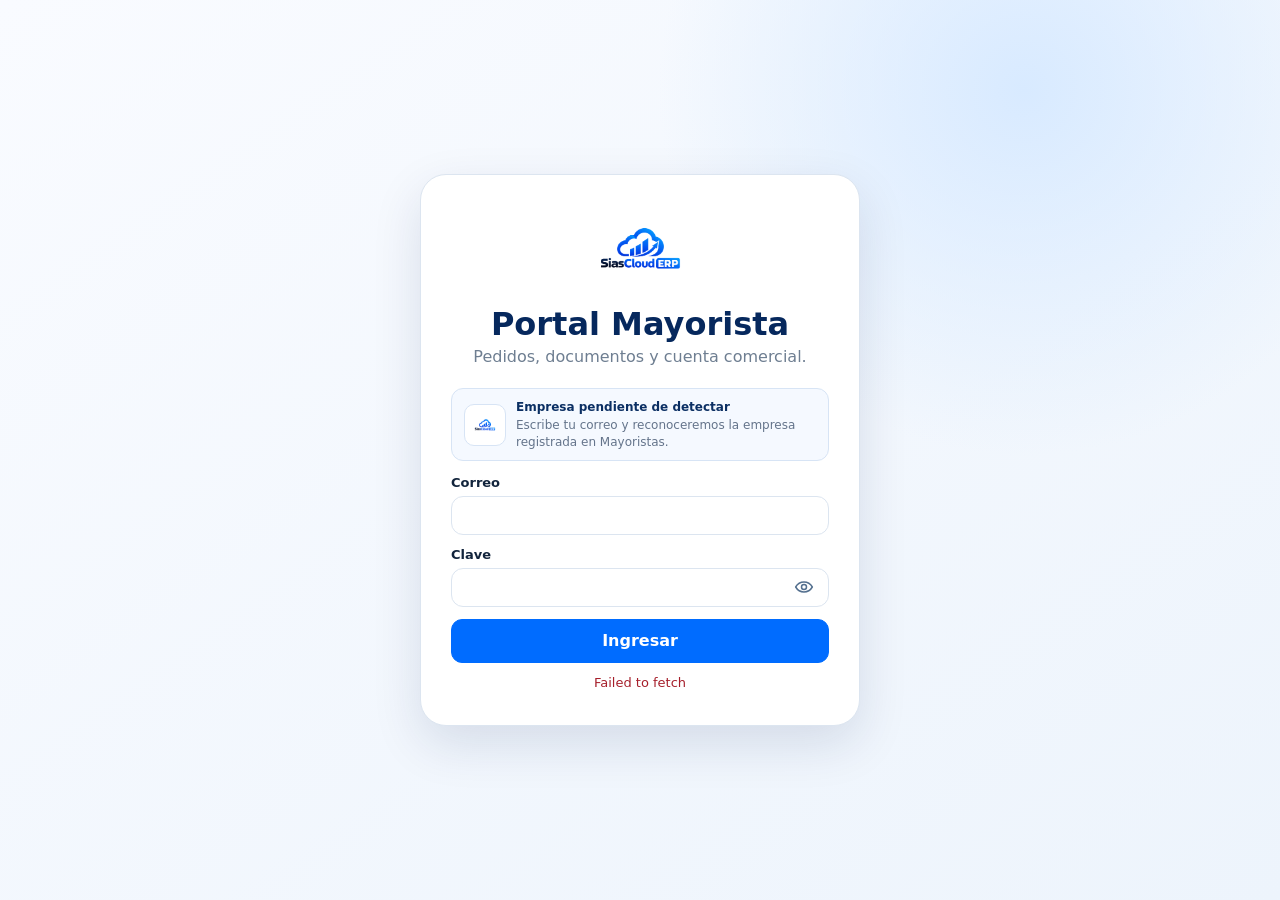
==== portal.html @ 92d1a00b "Add files via upload" ====
<!doctype html>
<html lang="es">
<head>
  <meta charset="utf-8">
  <meta name="viewport" content="width=device-width,initial-scale=1,viewport-fit=cover">
  <meta name="theme-color" content="#06285d">
  <title>Portal Mayorista · SiasCloud</title>
  <link rel="icon" href="siascloud-logo.png">
  <link rel="stylesheet" href="portal.css?v=3.3.0-release">
</head>
<body>
  <div id="portalSplash" class="app-splash" aria-live="polite" aria-label="Cargando Portal Mayorista">
    <div class="splash-card">
      <div class="splash-orbit">
        <span class="splash-ring ring-one"></span>
        <div class="splash-logo-box"><img src="siascloud-logo.png" alt="SiasCloud ERP"></div>
      </div>
      <strong>SiasCloud</strong>
      <span>Portal Mayorista</span>
    </div>
  </div>

  <div id="portalLogin" class="login-page">
    <main class="login-card">
      <img src="siascloud-logo.png" alt="SiasCloud ERP" class="login-logo">
      <h1>Portal Mayorista</h1>
      <p>Pedidos, documentos y cuenta comercial.</p>

      <form id="portalLoginForm">
        <div id="loginCompanyCard" class="login-auto-company waiting">
          <div class="company-logo-wrap"><img id="loginCompanyLogo" src="siascloud-logo.png" alt="Empresa"></div>
          <div class="company-detect-text">
            <strong id="loginCompanyName">Empresa pendiente de detectar</strong>
            <span id="loginCompanyMeta">Escribe tu correo y reconoceremos la empresa registrada en Mayoristas.</span>
          </div>
        </div>

        <label>Correo
          <input id="portalLoginEmail" name="email" type="email" autocomplete="username" required>
        </label>

        <label id="loginCompanySelectWrap" class="hidden">Empresa
          <select id="loginCompanySelect" name="company_id"></select>
        </label>

        <label>Clave
          <div class="password-field">
            <input id="portalLoginPassword" name="password" type="password" autocomplete="current-password" required>
            <button class="password-toggle" type="button" data-password-toggle="#portalLoginPassword" aria-label="Mostrar contraseña">
              <svg viewBox="0 0 24 24" aria-hidden="true"><path d="M2 12s3.5-6 10-6 10 6 10 6-3.5 6-10 6S2 12 2 12Z"/><circle cx="12" cy="12" r="3"/></svg>
            </button>
          </div>
        </label>

        <button class="primary" type="submit">Ingresar</button>
      </form>

      <button id="connectionToggle" class="link-btn" type="button">Configuración de conexión</button>
      <form id="connectionForm" class="connection hidden">
        <label>URL de conexión<input name="functions_url" placeholder="https://...supabase.co/functions/v1"></label>
        <button type="submit">Guardar conexión</button>
      </form>
      <div id="loginMessage" class="message"></div>
    </main>
  </div>

  <div id="portalApp" class="app hidden">
    <aside id="portalSidebar" class="sidebar">
      <div class="brand">
        <img src="siascloud-logo.png" alt="SiasCloud">
        <div><strong>SiasCloud</strong><span>Portal Mayorista</span></div>
      </div>
      <nav>
        <button data-route="home" class="active">⌂ <span>Inicio</span></button>
        <button data-route="catalog">▣ <span>Catálogo</span></button>
        <button data-route="orders">◎ <span>Mis pedidos</span></button>
        <button data-route="dtes">▤ <span>Documentos</span></button>
        <button data-route="profile">♙ <span>Mi perfil</span></button>
      </nav>
      <div class="sidebar-foot"><button id="logoutBtn">Salir</button></div>
    </aside>

    <section class="main">
      <header>
        <button id="menuBtn" class="icon-btn">☰</button>
        <div><h1 id="portalTitle">Inicio</h1><p id="companyName"></p></div>
        <div class="header-actions">
          <button id="cartBtn" class="cart-btn">Carrito <span id="cartCount">0</span></button>
          <img id="headerAvatar" class="avatar" src="siascloud-logo.png" alt="Perfil">
        </div>
      </header>
      <main id="portalContent" class="content"></main>
    </section>
  </div>

  <dialog id="portalModal">
    <form method="dialog" class="modal-card" id="modalForm">
      <div class="modal-head"><h2 id="modalTitle">Detalle</h2><button value="cancel" class="icon-btn">×</button></div>
      <div id="modalBody" class="modal-body"></div>
      <div id="modalActions" class="modal-actions"><button value="cancel">Cerrar</button></div>
    </form>
  </dialog>

  <div id="portalToast" class="toast"></div>
  <script src="config.js?v=3.3.0-release"></script>
  <script src="portal.js?v=3.3.0-release"></script>
</body>
</html>
---- portal.css ----
:root{--navy:#06285d;--blue:#006cff;--bg:#f4f7fb;--line:#dce5f0;--text:#12243c;--muted:#6e7e91;--ok:#087b5c;--danger:#a61f2b;--shadow:0 18px 50px rgba(5,35,79,.12)}*{box-sizing:border-box}body{margin:0;font-family:Inter,ui-sans-serif,system-ui,-apple-system,"Segoe UI",sans-serif;background:var(--bg);color:var(--text)}button,input,textarea{font:inherit}.hidden{display:none!important}.login-page{min-height:100vh;display:grid;place-items:center;padding:20px;background:radial-gradient(circle at 80% 10%,#d8eaff 0,transparent 28%),linear-gradient(145deg,#f9fbff,#edf4fc)}.login-card{width:min(440px,100%);background:#fff;border:1px solid var(--line);border-radius:26px;padding:30px;box-shadow:var(--shadow);text-align:center}.login-logo{width:125px;height:84px;object-fit:contain}.login-card h1{margin:12px 0 4px;color:var(--navy)}.login-card p{margin:0 0 22px;color:var(--muted)}label{display:grid;gap:6px;text-align:left;font-size:13px;font-weight:750;margin-bottom:12px}input,textarea,select{width:100%;border:1px solid var(--line);border-radius:12px;padding:11px 12px;background:#fff;color:var(--text);outline:none}input:focus,textarea:focus,select:focus{border-color:#8dbdff;box-shadow:0 0 0 3px rgba(0,108,255,.10)}button{border:1px solid var(--line);border-radius:11px;padding:10px 13px;background:#fff;color:var(--navy);font-weight:800;cursor:pointer}.primary{background:var(--blue);color:#fff;border-color:var(--blue);width:100%;min-height:44px}.link-btn{border:0;background:transparent;margin-top:10px;color:var(--blue)}.connection{margin-top:10px;padding:13px;border-radius:14px;background:#f7faff}.message{min-height:20px;margin-top:12px;color:var(--danger);font-size:13px}.app{min-height:100vh;display:grid;grid-template-columns:245px 1fr}.sidebar{position:sticky;top:0;height:100vh;background:linear-gradient(180deg,#061f49,#082e6b);color:#fff;padding:18px 13px;display:flex;flex-direction:column}.brand{display:flex;gap:10px;align-items:center;padding:6px 8px 20px}.brand img{width:47px;height:47px;object-fit:contain;background:#fff;border-radius:12px}.brand div{display:grid}.brand span{font-size:11px;opacity:.72}.sidebar nav{display:grid;gap:5px}.sidebar nav button,.sidebar-foot button{border:0;background:transparent;color:#dceaff;text-align:left;display:flex;gap:10px;align-items:center}.sidebar nav button.active,.sidebar nav button:hover{background:rgba(255,255,255,.11);color:#fff}.sidebar-foot{margin-top:auto}.main{min-width:0}header{height:75px;background:#fff;border-bottom:1px solid var(--line);display:flex;align-items:center;gap:12px;padding:0 22px;position:sticky;top:0;z-index:10}header h1{margin:0;font-size:20px;color:var(--navy)}header p{margin:2px 0 0;font-size:12px;color:var(--muted)}.header-actions{margin-left:auto;display:flex;align-items:center;gap:9px}.icon-btn{width:42px;height:42px;padding:0;display:grid;place-items:center}.avatar{width:42px;height:42px;border-radius:50%;object-fit:cover;border:2px solid #dbe8fa;background:#fff}.cart-btn span{display:inline-grid;place-items:center;min-width:22px;height:22px;border-radius:99px;background:var(--blue);color:#fff;margin-left:5px;font-size:11px}.content{padding:22px}.hero{display:flex;justify-content:space-between;gap:16px;align-items:center;padding:24px;border-radius:22px;background:linear-gradient(135deg,var(--navy),#0a58ba);color:#fff;box-shadow:var(--shadow)}.hero h2{margin:0 0 6px}.hero p{margin:0;opacity:.8}.hero .avatar{width:74px;height:74px}.grid{display:grid;gap:15px}.kpis{grid-template-columns:repeat(4,1fr);margin-top:16px}.card{background:#fff;border:1px solid var(--line);border-radius:18px;padding:17px;box-shadow:0 5px 22px rgba(7,38,83,.05)}.kpi span{font-size:12px;color:var(--muted)}.kpi strong{display:block;font-size:24px;color:var(--navy);margin-top:5px}.toolbar{display:flex;gap:10px;justify-content:space-between;align-items:center;flex-wrap:wrap;margin-bottom:14px}.toolbar h2{margin:0;font-size:18px}.search{max-width:350px}.products{grid-template-columns:repeat(auto-fill,minmax(220px,1fr))}.product{overflow:hidden;padding:0;display:flex;flex-direction:column}.product-img{height:155px;background:#f5f8fc;display:grid;place-items:center}.product-img img{width:100%;height:100%;object-fit:contain}.product-body{padding:14px;display:grid;gap:6px;flex:1}.product h3{margin:0;font-size:15px}.product small{color:var(--muted)}.product-price{font-size:19px;font-weight:900;color:var(--navy)}.product button{margin-top:auto;background:var(--blue);color:#fff;border-color:var(--blue)}.featured{position:absolute;margin:9px;background:#fff2bd;color:#7b5700;padding:4px 7px;border-radius:8px;font-size:11px;font-weight:900}.table-wrap{overflow:auto;border:1px solid var(--line);border-radius:14px;background:#fff}table{width:100%;min-width:680px;border-collapse:collapse}th,td{padding:11px 12px;border-bottom:1px solid #e9eff6;text-align:left;font-size:13px}th{background:#f8faff;color:#52657b}.right{text-align:right}.badge{display:inline-flex;padding:5px 9px;border-radius:99px;background:#eef3f8;font-size:11px;font-weight:850}.badge.ok{background:#ddf7ed;color:var(--ok)}.badge.warn{background:#fff1cc;color:#815d00}.muted{color:var(--muted)}.cart-line{display:grid;grid-template-columns:minmax(0,1fr) 90px auto;gap:10px;align-items:center;padding:11px 0;border-bottom:1px solid var(--line)}.cart-line input{margin:0}.cart-total{display:flex;justify-content:space-between;font-size:20px;font-weight:900;padding-top:15px}.modal-card{border:0;border-radius:20px;padding:0;width:min(760px,94vw);max-height:90vh;overflow:auto}.modal-head,.modal-actions{position:sticky;background:#fff;padding:14px 16px;display:flex;align-items:center;justify-content:space-between;z-index:2}.modal-head{top:0;border-bottom:1px solid var(--line)}.modal-head h2{margin:0}.modal-actions{bottom:0;border-top:1px solid var(--line);justify-content:flex-end;gap:8px}.modal-body{padding:16px}dialog{border:0;background:transparent}dialog::backdrop{background:rgba(3,20,45,.58)}.toast{position:fixed;right:20px;bottom:20px;background:var(--navy);color:#fff;padding:12px 16px;border-radius:12px;opacity:0;transform:translateY(12px);transition:.2s;pointer-events:none;z-index:99}.toast.show{opacity:1;transform:none}.profile-grid{display:grid;grid-template-columns:150px 1fr;gap:18px}.profile-photo{width:140px;height:140px;border-radius:22px;object-fit:cover;background:#f3f6fa;border:1px solid var(--line)}.form-grid{display:grid;grid-template-columns:1fr 1fr;gap:12px}.form-grid .full{grid-column:1/-1}.empty{text-align:center;padding:35px;color:var(--muted)}#menuBtn{display:none}@media(max-width:1000px){.kpis{grid-template-columns:repeat(2,1fr)}}@media(max-width:760px){.app{grid-template-columns:1fr}.sidebar{position:fixed;left:-270px;width:250px;z-index:30;transition:.2s}.sidebar.open{left:0}#menuBtn{display:grid}.content{padding:13px}header{padding:0 12px}.products{grid-template-columns:repeat(2,minmax(0,1fr))}.product-img{height:130px}.kpis{grid-template-columns:1fr 1fr}.profile-grid{grid-template-columns:1fr}.form-grid{grid-template-columns:1fr}.form-grid .full{grid-column:auto}.hero{padding:18px}.header-actions .avatar{display:none}}@media(max-width:480px){.products{grid-template-columns:1fr}.kpis{grid-template-columns:1fr}.login-card{padding:22px}.cart-line{grid-template-columns:1fr 80px}.cart-line button{grid-column:2}.hero .avatar{display:none}}

/* v2.3.6 · acceso mayorista: empresa reconocida automáticamente */
.login-auto-company{display:flex;flex-direction:column;gap:3px;margin:2px 0 14px;padding:10px 12px;border:1px solid #d7e4f5;border-radius:12px;background:#f5f9ff;color:#183a67;font-size:12px;line-height:1.35}
.login-auto-company strong{font-size:12px;color:#0b2f63}.login-auto-company span{color:#64748b}

/* v2.3.8 · empresa real detectada desde la cuenta creada en Mayoristas */
.login-auto-company{display:grid;grid-template-columns:42px 1fr;align-items:center;gap:10px;text-align:left;transition:.2s}
.login-auto-company .company-logo-wrap{width:42px;height:42px;border-radius:10px;background:#fff;border:1px solid #d7e4f5;display:grid;place-items:center;overflow:hidden}
.login-auto-company .company-logo-wrap img{width:100%;height:100%;object-fit:contain;padding:4px}
.login-auto-company .company-detect-text{display:grid;gap:2px;min-width:0}
.login-auto-company.detected{background:#eefaf6;border-color:#b9ead9}
.login-auto-company.detected strong{color:#08664e}
.login-auto-company.error{background:#fff5f5;border-color:#ffd1d1}
.login-auto-company.error strong{color:#a61f2b}
.login-auto-company.loading{opacity:.72}


/* v3.0.1 · ajuste visual logo hero + saludo con nombre correcto */
.hero-logo{
  width:76px;
  height:76px;
  border-radius:18px;
  object-fit:contain;
  padding:8px;
  background:rgba(255,255,255,.96);
  border:1px solid rgba(255,255,255,.35);
  box-shadow:0 10px 24px rgba(4,24,61,.18);
  flex:0 0 auto;
}
@media(max-width:480px){
  .hero-logo{width:64px;height:64px}
}


/* v3.0.1 · mejora visual del carrito mayorista */
.modal-card{
  background:#fff;
  box-shadow:0 28px 70px rgba(6,40,93,.22);
}
.modal-body{
  background:#fff;
}
#portalModal .modal-card{
  width:min(820px,94vw);
}
.cart-sheet{
  display:grid;
  gap:18px;
}
.cart-list{
  display:grid;
  gap:12px;
}
.cart-line{
  grid-template-columns:minmax(0,1fr) 110px 48px;
  gap:14px;
  align-items:center;
  padding:14px 0;
}
.cart-line:first-child{
  padding-top:2px;
}
.cart-info{
  min-width:0;
  display:grid;
  gap:4px;
}
.cart-info strong{
  color:var(--navy);
  font-size:18px;
  line-height:1.25;
  word-break:break-word;
}
.cart-info .muted{
  display:block;
  font-size:12px;
}
.cart-qty input{
  height:46px;
  padding:10px 12px;
  text-align:center;
  font-weight:800;
  border-radius:14px;
}
.cart-remove{
  width:42px;
  height:42px;
  padding:0;
  display:grid;
  place-items:center;
  border-radius:14px;
  font-size:24px;
  line-height:1;
  color:var(--navy);
  background:#fff;
}
.cart-remove:hover{
  background:#f5f8fd;
}
.cart-notes{
  margin-bottom:0;
  gap:8px;
}
.cart-notes textarea{
  min-height:92px;
  resize:vertical;
}
.cart-total{
  margin-top:2px;
  padding-top:18px;
  border-top:1px solid var(--line);
  align-items:center;
  color:var(--navy);
}
.cart-total span:last-child{
  font-size:36px;
  line-height:1;
}
.cart-secondary-btn,
.cart-primary-btn{
  min-width:160px;
  width:auto !important;
}
@media(max-width:760px){
  #portalModal .modal-card{
    width:min(94vw,640px);
  }
  .cart-line{
    grid-template-columns:1fr 92px 42px;
    gap:10px;
  }
  .cart-info strong{
    font-size:16px;
  }
  .cart-total{
    font-size:18px;
  }
  .cart-total span:last-child{
    font-size:28px;
  }
}
@media(max-width:520px){
  .modal-head,.modal-actions{
    padding:12px 14px;
  }
  .modal-body{
    padding:14px;
  }
  .cart-line{
    grid-template-columns:1fr;
    gap:10px;
    padding:14px 0;
  }
  .cart-qty{
    max-width:120px;
  }
  .cart-remove{
    justify-self:end;
    margin-top:-52px;
  }
  .modal-actions{
    flex-direction:column-reverse;
    align-items:stretch;
  }
  .cart-secondary-btn,
  .cart-primary-btn{
    width:100% !important;
    min-width:0;
  }
}


/* v3.0.1 · splash moderno, crédito, medios de pago, loaders y contraseña */
.app-splash{
  position:fixed; inset:0; z-index:9999;
  display:grid; place-items:center;
  background:
    radial-gradient(circle at 20% 15%,rgba(0,108,255,.18),transparent 28%),
    radial-gradient(circle at 80% 80%,rgba(6,40,93,.14),transparent 30%),
    linear-gradient(145deg,#f8fbff,#edf4fc);
  transition:opacity .38s ease,visibility .38s ease;
}
.app-splash.splash-hide{opacity:0;visibility:hidden}
.splash-card{display:grid;justify-items:center;gap:10px;color:var(--navy)}
.splash-card>strong{font-size:24px;letter-spacing:-.03em}
.splash-card>span{font-size:12px;color:var(--muted);letter-spacing:.12em;text-transform:uppercase}
.splash-orbit{width:128px;height:128px;position:relative;display:grid;place-items:center}
.splash-ring{position:absolute;border-radius:50%;inset:4px;border:2px solid transparent}
.ring-one{border-top-color:var(--blue);border-right-color:rgba(0,108,255,.35);animation:splashSpin 1.6s linear infinite}
.ring-two{inset:14px;border-bottom-color:var(--navy);border-left-color:rgba(6,40,93,.25);animation:splashSpin 2.4s linear infinite reverse}
.splash-logo-box{width:82px;height:82px;border-radius:24px;background:#fff;border:1px solid #dbe7f5;box-shadow:0 14px 40px rgba(6,40,93,.16);display:grid;place-items:center}
.splash-logo-box img{width:68px;height:68px;object-fit:contain}
.splash-bar{width:150px;height:4px;border-radius:99px;background:#dce7f5;overflow:hidden;margin-top:4px}
.splash-bar i{display:block;width:45%;height:100%;border-radius:inherit;background:linear-gradient(90deg,var(--navy),var(--blue));animation:splashBar 1.15s ease-in-out infinite}
@keyframes splashSpin{to{transform:rotate(360deg)}}
@keyframes splashBar{0%{transform:translateX(-110%)}50%{transform:translateX(90%)}100%{transform:translateX(260%)}}

.password-field{position:relative}
.password-field input{padding-right:50px}
.password-toggle{
  position:absolute;right:6px;top:50%;transform:translateY(-50%);
  width:38px;height:38px;padding:0;border:0;background:transparent;
  display:grid;place-items:center;color:#54708f;border-radius:10px
}
.password-toggle:hover{background:#f2f6fb;color:var(--navy)}
.password-toggle svg{width:20px;height:20px;fill:none;stroke:currentColor;stroke-width:1.8;stroke-linecap:round;stroke-linejoin:round}

.button-spinner{
  width:16px;height:16px;border:2px solid rgba(255,255,255,.45);
  border-top-color:currentColor;border-radius:50%;
  display:inline-block;animation:spin .7s linear infinite;flex:0 0 auto
}
button.is-loading{display:inline-flex;align-items:center;justify-content:center;gap:8px;cursor:wait}
button:not(.primary).is-loading .button-spinner{border-color:rgba(6,40,93,.22);border-top-color:currentColor}

.portal-loading{
  min-height:180px;background:#fff;border:1px solid var(--line);border-radius:18px;
  display:grid;place-items:center;align-content:center;gap:12px;color:var(--navy)
}
.portal-spinner{
  width:34px;height:34px;border-radius:50%;border:3px solid #dce7f5;border-top-color:var(--blue);
  animation:spin .75s linear infinite
}

.avatar.company-mark{object-fit:contain;padding:4px;background:#fff}

.commercial-grid{
  display:grid;grid-template-columns:minmax(0,.9fr) minmax(0,1.1fr);
  gap:15px;margin-top:15px
}
.credit-panel{
  background:linear-gradient(145deg,#06285d,#0a58ba);
  color:#fff;border-radius:18px;padding:20px;box-shadow:var(--shadow);
  display:grid;gap:16px
}
.credit-panel.no-credit{background:#fff;color:var(--navy);border:1px solid var(--line);box-shadow:0 5px 22px rgba(7,38,83,.05)}
.credit-panel.no-credit p{margin:0;color:var(--muted);font-size:13px}
.credit-panel-head{display:flex;justify-content:space-between;align-items:start;gap:12px}
.credit-panel-head>div{display:grid;gap:4px}
.credit-panel-head span,.credit-stats span{font-size:12px;opacity:.78}
.credit-panel-head strong{font-size:30px;line-height:1}
.credit-progress{height:8px;border-radius:99px;background:rgba(255,255,255,.18);overflow:hidden}
.credit-progress i{display:block;height:100%;background:#fff;border-radius:inherit;transition:width .3s ease}
.credit-stats{display:grid;grid-template-columns:1fr 1fr;gap:12px}
.credit-stats>div{display:grid;gap:4px}
.credit-stats strong{font-size:18px}
.credit-panel .badge{background:rgba(255,255,255,.16);color:#fff}
.credit-panel .badge.off{background:rgba(255,255,255,.12);color:#fff}

.payment-panel{height:100%}
.payment-method-grid{display:grid;grid-template-columns:repeat(2,minmax(0,1fr));gap:10px}
.payment-method-grid.compact{grid-template-columns:1fr}
.payment-method-card{
  display:flex;align-items:center;gap:12px;padding:12px;
  border:1px solid var(--line);border-radius:14px;background:#f9fbfe
}
.payment-method-card.disabled{opacity:.5}
.payment-method-card>div{display:grid;gap:2px}
.payment-method-card strong{color:var(--navy);font-size:13px}
.payment-method-card span:not(.payment-logo){color:var(--muted);font-size:11px}
.payment-logo{
  width:42px;height:42px;border-radius:12px;display:grid;place-items:center;flex:0 0 auto;
  background:#eef5ff;color:var(--blue);border:1px solid #d9e8fb
}
.payment-logo.credito{background:#eefaf6;color:#087b5c;border-color:#cdeee2}
.payment-logo.tarjeta{background:#f4efff;color:#6d4bd2;border-color:#e3dafb}
.payment-logo.efectivo{background:#fff8e9;color:#9a6900;border-color:#f5e5ba}
.payment-logo svg{width:24px;height:24px;fill:none;stroke:currentColor;stroke-width:1.8;stroke-linecap:round;stroke-linejoin:round}

.cart-payment{display:grid;gap:10px;padding:14px;border:1px solid var(--line);border-radius:16px;background:#f8fbff}
.cart-payment-head{display:grid;gap:2px}
.cart-payment-head>span{font-size:12px;color:var(--muted)}
.payment-choice-grid{display:grid;grid-template-columns:repeat(2,minmax(0,1fr));gap:10px}
.payment-choice{
  margin:0;display:grid;grid-template-columns:auto 42px 1fr;gap:10px;align-items:center;
  padding:11px;border:1px solid var(--line);border-radius:14px;background:#fff;cursor:pointer
}
.payment-choice:has(input:checked){border-color:#8dbdff;box-shadow:0 0 0 3px rgba(0,108,255,.08)}
.payment-choice.disabled{opacity:.52;cursor:not-allowed}
.payment-choice input{width:17px;height:17px;margin:0}
.payment-choice>span:last-child{display:grid;gap:2px}
.payment-choice strong{font-size:13px;color:var(--navy)}
.payment-choice small{font-size:11px;color:var(--muted);line-height:1.25}

.order-summary-strip{
  display:grid;grid-template-columns:repeat(3,minmax(0,1fr));gap:10px;
  margin-bottom:14px
}
.order-summary-strip>div{padding:11px;border:1px solid var(--line);border-radius:12px;background:#f8fbff;display:grid;gap:6px}
.order-summary-strip>div>span:first-child{font-size:11px;color:var(--muted)}

.profile-credit{
  margin-top:12px;padding:12px;border-radius:14px;background:#f7faff;border:1px solid var(--line);
  display:grid;gap:3px
}
.profile-credit span,.profile-credit small{font-size:11px;color:var(--muted)}
.profile-credit strong{color:var(--navy);font-size:18px}
label.uploading{opacity:.65;pointer-events:none}

@media(max-width:900px){
  .commercial-grid{grid-template-columns:1fr}
}
@media(max-width:640px){
  .payment-method-grid,.payment-choice-grid{grid-template-columns:1fr}
  .order-summary-strip{grid-template-columns:1fr}
  .credit-panel-head strong{font-size:26px}
}

.badge.off{background:#fee8e8;color:#9f1d2c}

/* v3.0.1 · El marco del diálogo y su formulario comparten el ancho disponible. */
#portalModal{padding:0;width:min(820px,calc(100vw - 24px));max-width:calc(100vw - 24px);margin:auto}
#portalModal .modal-card{width:100%;max-width:100%;margin:0}
@media(max-width:480px){
  #portalModal .cart-line button{grid-column:auto;justify-self:end}
}
@keyframes spin{to{transform:rotate(360deg)}}


/* v3.0.1 · un solo cargador visible */
.app-splash .ring-two,
.app-splash .splash-bar{display:none!important}
.splash-orbit{width:116px;height:116px}
.splash-ring.ring-one{inset:5px;border-width:3px}

/* v3.1.6.2 · splash sin tarjeta blanca alrededor del logo */
.splash-logo-box{
  width:92px!important;
  height:92px!important;
  aspect-ratio:1!important;
  border-radius:50%!important;
  background:transparent!important;
  border:0!important;
  box-shadow:none!important;
  overflow:visible!important;
  display:grid!important;
  place-items:center!important;
}
.splash-logo-box img{
  display:block!important;
  width:96px!important;
  height:auto!important;
  max-width:96px!important;
  object-fit:contain!important;
  filter:drop-shadow(0 7px 14px rgba(6,40,93,.16));
}
.splash-ring.ring-one{inset:4px!important}

/* v3.2.9 · zoom de imágenes del catálogo mayorista */
.product-img.product-image-zoom-trigger{cursor:zoom-in;outline:none;transition:transform .16s ease,box-shadow .16s ease}
.product-img.product-image-zoom-trigger:hover{transform:scale(1.015);box-shadow:inset 0 0 0 2px rgba(0,108,255,.18)}
.product-img.product-image-zoom-trigger:focus-visible{box-shadow:inset 0 0 0 3px rgba(0,108,255,.35)}
.portal-product-image-zoom{display:grid;gap:14px;justify-items:center;background:#0b1729;border-radius:16px;padding:14px}
.portal-product-image-zoom>img{display:block;max-width:100%;width:auto;max-height:68vh;object-fit:contain;border-radius:12px;background:#fff}
.portal-product-image-zoom>div{width:100%;display:flex;justify-content:space-between;gap:14px;color:#fff;padding:0 3px 3px}
.portal-product-image-zoom strong{font-size:14px}.portal-product-image-zoom span{font-size:12px;color:#c6d3e4;text-align:right}
@media(max-width:600px){.portal-product-image-zoom{padding:9px}.portal-product-image-zoom>img{max-height:62vh}.portal-product-image-zoom>div{flex-direction:column;gap:4px}.portal-product-image-zoom span{text-align:left}}

/* v3.2.9 · acción Ver explícita en tarjetas */
.product-view-button{background:#eef5ff!important;color:#145e9e!important;border:1px solid #d7e7f8!important;margin-top:8px!important}
.product-view-button:hover{background:#e2efff!important}

/* v3.2.16 · galería de producto mayorista */
.portal-product-album{display:grid;grid-template-rows:minmax(0,1fr) auto auto;gap:12px;min-height:280px}.portal-album-stage{position:relative;min-height:280px;display:grid;place-items:center;background:#09111f;border-radius:14px;overflow:hidden}.portal-album-stage>img{display:block;max-width:100%;width:auto;max-height:68vh;object-fit:contain;border-radius:11px;background:#fff}.portal-album-arrow{position:absolute;top:50%;transform:translateY(-50%);z-index:2;width:44px;height:44px;border-radius:999px;border:1px solid #ffffff55;background:#0d1729cc;color:#fff;font-size:28px}.portal-album-arrow.prev{left:12px}.portal-album-arrow.next{right:12px}.portal-album-count{position:absolute;right:12px;bottom:10px;background:#0d1729cc;color:#fff;border-radius:999px;padding:5px 9px;font-size:10px}.portal-album-thumbs{display:flex;gap:8px;overflow-x:auto}.portal-album-thumb{width:66px;height:66px;min-width:66px;padding:3px;border-radius:10px;border:2px solid transparent;background:#fff}.portal-album-thumb.active{border-color:var(--accent,#2563eb)}.portal-album-thumb img{width:100%;height:100%;object-fit:cover;border-radius:6px}.portal-product-image-meta{display:flex;justify-content:space-between;gap:15px;color:var(--text,#fff)}
/* v3.2.16 · destacado alineado con identidad del sistema */
.product{position:relative}.featured{top:10px;left:50%;margin:0;transform:translateX(-50%);background:var(--blue);color:#fff;border-radius:999px;padding:5px 10px;z-index:3;box-shadow:0 7px 18px rgba(0,108,255,.22)}
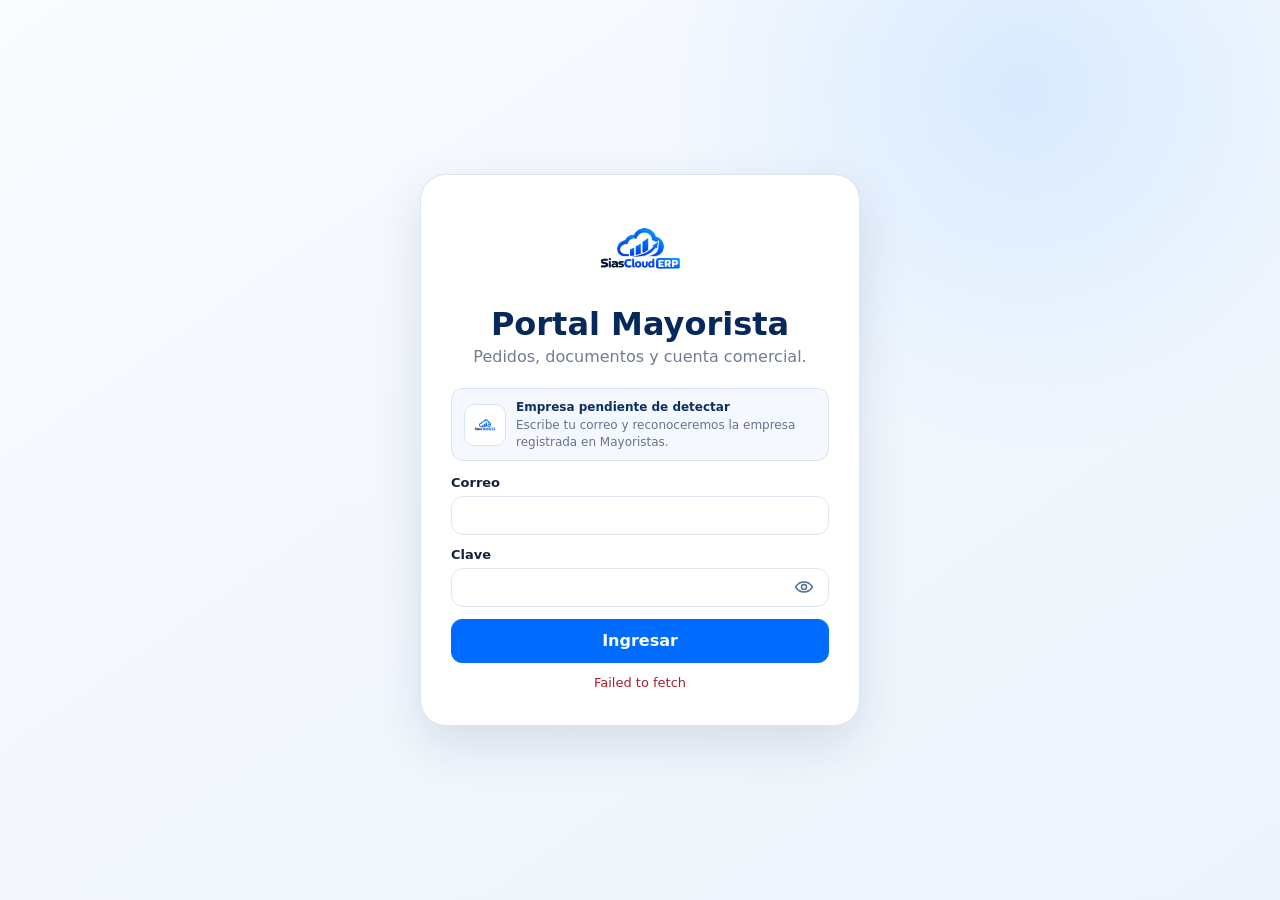
==== commit 40106e38: "Add files via upload" ====
--- a/portal.html
+++ b/portal.html
@@ -5,7 +5,10 @@
   <meta name="viewport" content="width=device-width,initial-scale=1,viewport-fit=cover">
   <meta name="theme-color" content="#06285d">
   <title>Portal Mayorista · SiasCloud</title>
-  <link rel="icon" href="siascloud-logo.png">
+  <link rel="icon" type="image/x-icon" href="favicon.ico?v=3.3.0-desktop2">
+  <link rel="icon" type="image/png" sizes="192x192" href="siascloud-icon-192.png?v=3.3.0-desktop2">
+  <link rel="manifest" href="manifest.webmanifest?v=3.3.0-desktop2">
+  <link rel="apple-touch-icon" href="siascloud-icon-192.png?v=3.3.0-desktop2">
   <link rel="stylesheet" href="portal.css?v=3.3.0-release">
 </head>
 <body>
@@ -102,7 +105,8 @@
   </dialog>
 
   <div id="portalToast" class="toast"></div>
+  <script src="desktop-bridge.js?v=3.3.0-desktop-native"></script>
   <script src="config.js?v=3.3.0-release"></script>
-  <script src="portal.js?v=3.3.0-release"></script>
+  <script src="portal.js?v=3.3.0-desktop-native-20261006"></script>
 </body>
 </html>
